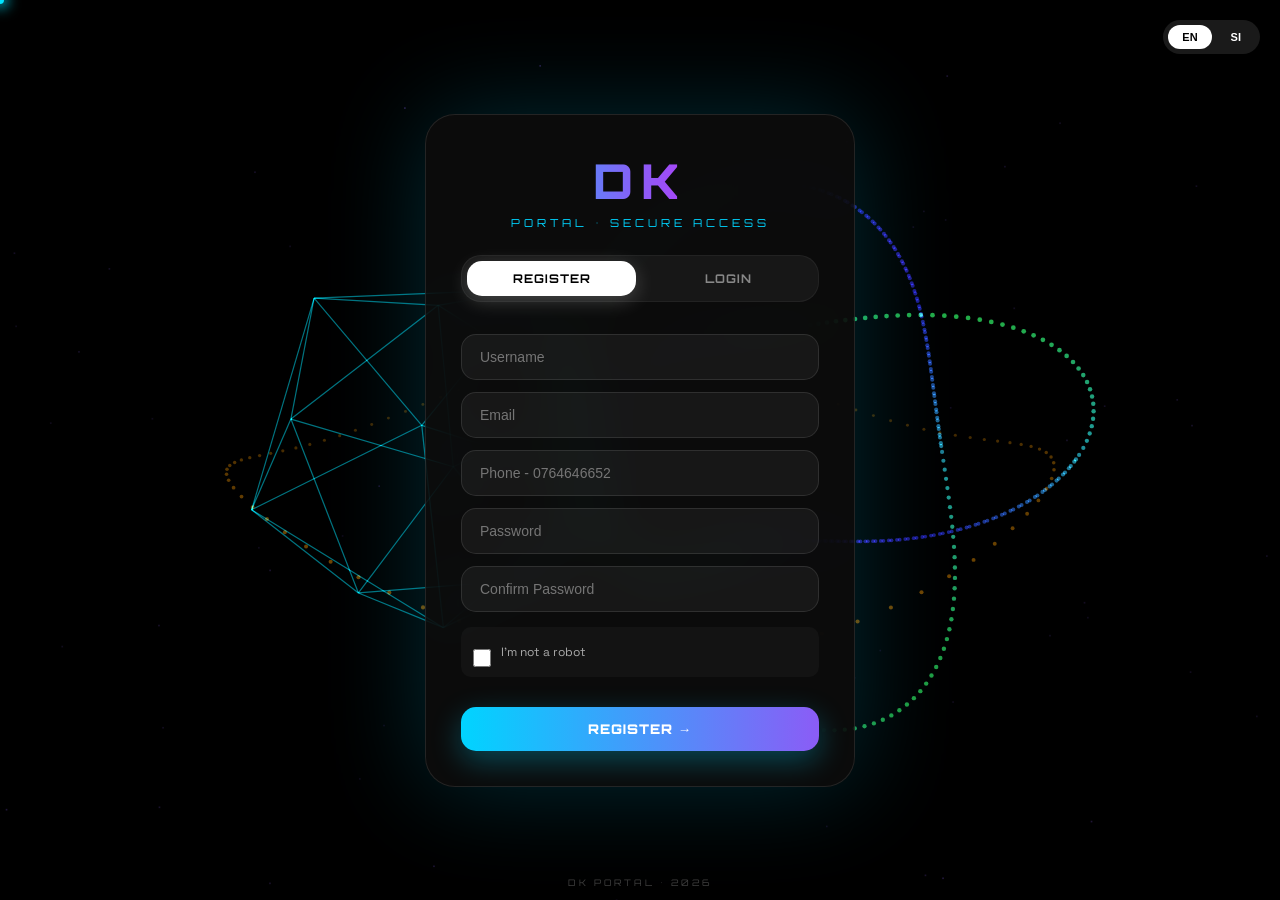
==== index.html @ f2815991 "Add files via upload" ====
<!DOCTYPE html>
<html lang="en">
<head>
<meta name="referrer" content="no-referrer">
<meta charset="UTF-8"><meta name="viewport" content="width=device-width,initial-scale=1">
<title>DK PORTAL - 3D LOGIN</title>
<link href="https://fonts.googleapis.com/css2?family=Orbitron:wght@700;900&family=Space+Grotesk:wght@400;700&display=swap" rel="stylesheet">

<style>
*{margin:0;padding:0;box-sizing:border-box}
body{background:#000;color:#fff;font-family:'Space Grotesk',sans-serif;overflow-x:hidden;min-height:100vh}
#bg{position:fixed;top:0;left:0;width:100%;height:100%;z-index:0}
.container{position:relative;z-index:2;display:flex;justify-content:center;align-items:center;min-height:100vh;padding:20px}
.card{width:430px;background:rgba(15,15,15,0.75);backdrop-filter:blur(25px);border:1px solid rgba(255,255,255,0.1);border-radius:30px;padding:35px;box-shadow:0 0 100px rgba(0,212,255,0.2);animation:float 4s ease-in-out infinite}
@keyframes float{0%,100%{transform:perspective(1000px) rotateY(-2deg) translateY(0)}50%{transform:perspective(1000px) rotateY(-2deg) translateY(-8px)}}
.logo{font-family:'Orbitron',sans-serif;font-size:48px;font-weight:900;letter-spacing:8px;background:linear-gradient(90deg,#00d4ff,#8b5cf6,#ff00ff);-webkit-background-clip:text;-webkit-text-fill-color:transparent;text-align:center}
.sub{color:#00d4ff;text-align:center;font-size:11px;letter-spacing:4px;margin:5px 0 25px;font-family:'Orbitron',sans-serif}
.tabs{display:flex;gap:8px;background:rgba(255,255,255,0.05);border-radius:20px;padding:5px;margin-bottom:20px;border:1px solid rgba(255,255,255,0.05)}
.tabs button{flex:1;padding:10px;border-radius:15px;border:none;background:transparent;color:#888;cursor:pointer;font-weight:700;font-family:'Orbitron',sans-serif;font-size:12px;letter-spacing:1px;transition:0.3s}
.tabs button.active{background:#fff;color:#000;box-shadow:0 5px 20px rgba(255,255,255,0.2)}
input{width:100%;padding:14px 18px;margin-top:12px;border-radius:15px;border:1px solid rgba(255,255,255,0.1);background:rgba(255,255,255,0.05);color:#fff;outline:none;transition:0.3s;font-size:14px}
input:focus{border-color:#00d4ff;box-shadow:0 0 20px rgba(0,212,255,0.3)}
.btn{width:100%;padding:14px;margin-top:15px;border-radius:15px;border:none;font-weight:900;letter-spacing:1px;cursor:pointer;transition:0.3s;font-family:'Orbitron',sans-serif}
.btn-primary{background:linear-gradient(90deg,#00d4ff,#8b5cf6);color:#fff;box-shadow:0 10px 30px rgba(0,212,255,0.3)}
.btn-primary:hover{transform:translateY(-2px);box-shadow:0 15px 40px rgba(0,212,255,0.5)}
.check{display:flex;align-items:center;gap:10px;margin:15px 0;font-size:12px;color:#aaa;background:rgba(255,255,255,0.03);padding:10px 12px;border-radius:10px}
.lang{position:fixed;top:20px;right:20px;z-index:10;display:flex;gap:5px;background:rgba(255,255,255,0.1);backdrop-filter:blur(10px);border-radius:20px;padding:5px}
.lang button{padding:6px 14px;border-radius:15px;border:none;background:transparent;color:#fff;cursor:pointer;font-size:11px;font-weight:700}.lang button.active{background:#fff;color:#000}
#otpBox{display:none;margin-top:15px;padding:20px;background:rgba(0,212,255,0.08);border:1px dashed rgba(0,212,255,0.5);border-radius:20px;animation:pop 0.5s}#otpBox.show{display:block}
@keyframes pop{0%{transform:scale(0.85);opacity:0}100%{transform:scale(1);opacity:1}}
.msg{margin-top:12px;padding:10px;border-radius:10px;font-size:12px;display:none;text-align:center}.msg.show{display:block}.ok{background:rgba(16,185,129,0.15);color:#10b981;border:1px solid rgba(16,185,129,0.3)}.bad{background:rgba(239,68,68,0.15);color:#ff6b6b;border:1px solid rgba(239,68,68,0.3)}
.footer{position:fixed;bottom:12px;left:0;width:100%;text-align:center;z-index:2;color:rgba(255,255,255,0.25);font-size:9px;letter-spacing:3px;font-family:'Orbitron',sans-serif}
.hidden{display:none!important}
</style>
</head>
<body>
<div id="bg"></div>
<div class="lang"><button class="active" onclick="setLang('en')" id="btnEn">EN</button><button onclick="setLang('si')" id="btnSi">SI</button></div>

<div class="container">
<div class="card">
<div class="logo">DK</div>
<div class="sub" id="tSub">PORTAL • SECURE ACCESS</div>

<div class="tabs">
<button id="tabReg" class="active" onclick="switchMode('reg')">REGISTER</button>
<button id="tabLog" onclick="switchMode('log')">LOGIN</button>
</div>

<!-- REGISTER FORM -->
<div id="regForm">
<input id="name" maxlength="60" autocomplete="username" placeholder="Username">
<input id="email" type="email" placeholder="Email">
<input id="phone" placeholder="Phone - 0764646652">
<input id="p1" autocomplete="new-password" type="password" placeholder="Password">
<input id="p2" autocomplete="new-password" type="password" placeholder="Confirm Password">
<input id="website" tabindex="-1" autocomplete="off" style="position:absolute;left:-9999px" aria-hidden="true">
<div class="check"><input type="checkbox" id="robotReg" style="width:18px;height:18px;accent-color:#00d4ff"><label for="robotReg" class="tRobot">I'm not a robot</label></div>
<button class="btn btn-primary" id="btnSend" onclick="doRegister()">REGISTER →</button>
</div>

<!-- LOGIN FORM - දෙවනි පාර Password එක විතරයි! -->
<div id="logForm" class="hidden">
<input id="logName" placeholder="Username / Email">
<input id="logPass" autocomplete="current-password" type="password" placeholder="Password">
<div class="check"><input type="checkbox" id="robotLog" style="width:18px;height:18px;accent-color:#00d4ff"><label for="robotLog" class="tRobot">I'm not a robot</label></div>
<button class="btn btn-primary" id="btnLogin" onclick="doLogin()">LOGIN →</button>
<p style="text-align:center;margin-top:12px;font-size:11px;color:#666"><a href="#" style="color:#00d4ff;text-decoration:none" onclick="switchMode('reg')" id="tForgot">No account? Register here</a></p>
</div>

<div class="msg" id="msg"></div>
</div>
</div>

<div class="footer">DK PORTAL • 2026</div>

<script src="auth.js"></script>
<script>
const tr={en:{fill:'Fill all fields!',passNo:'Passwords do not match!',weak:'Password: 8+ chars with a letter and a number.',user:'Username: 3-20 letters, numbers, _ only.',mail:'Invalid email.',tel:'Invalid phone (e.g. 0764646652).',exists:'Username or email already registered.',done:'Registered! Redirecting...',noUser:'User not found! Register first.',wrongPass:'Wrong username or password.',loginOk:'Login success!',lock:'Too many attempts. Try again in 5 minutes.',reg:'REGISTER →',login:'LOGIN →',robot:"I'm not a robot",robotNo:'Tick the robot check!',nc:'Open via https:// or localhost (crypto needed).'},
si:{fill:'සියල්ල පුරවන්න!',passNo:'මුරපද සමාන නැත!',weak:'මුරපදය: අකුරු+ඉලක්කම් සහිත 8+ ක්.',user:'නම: අකුරු/ඉලක්කම්/_ 3-20.',mail:'වැරදි Email.',tel:'වැරදි දුරකථන අංකය.',exists:'දැනටමත් ලියාපදිංචි වී ඇත.',done:'සාර්ථකයි! යොමු වෙමින්...',noUser:'User හමු නොවීය!',wrongPass:'නම හෝ මුරපදය වැරදියි.',loginOk:'ඇතුල් වුණා!',lock:'උත්සාහ වැඩියි. විනාඩි 5කින් නැවත උත්සාහ කරන්න.',reg:'ලියාපදිංචි →',login:'ඇතුල් වන්න →',robot:'මම Robot නෙවෙයි',robotNo:'Robot Tick කරන්න!',nc:'https:// හෝ localhost භාවිතා කරන්න.'}};
let lang='en';const $=id=>document.getElementById(id),msgEl=$('msg');
function show(t,k){msgEl.textContent=t;msgEl.className='msg show '+k}
function setLang(l){lang=l;$('btnEn').classList.toggle('active',l==='en');$('btnSi').classList.toggle('active',l==='si');$('btnSend').textContent=tr[l].reg;$('btnLogin').textContent=tr[l].login;document.querySelectorAll('.tRobot').forEach(e=>e.textContent=tr[l].robot)}
function switchMode(m){$('tabReg').classList.toggle('active',m==='reg');$('tabLog').classList.toggle('active',m==='log');$('regForm').classList.toggle('hidden',m!=='reg');$('logForm').classList.toggle('hidden',m!=='log');msgEl.className='msg'}
const users=()=>{try{return JSON.parse(localStorage.getItem('DK_USERS_V2')||'{}')}catch(e){return{}}};
async function doRegister(){
 if($('website').value)return;if(!$('robotReg').checked)return show(tr[lang].robotNo,'bad');if(!window.crypto||!crypto.subtle)return show(tr[lang].nc,'bad');
 const n=$('name').value.trim(),e=$('email').value.trim().toLowerCase(),ph=$('phone').value.trim().replace(/\s/g,''),p1=$('p1').value,p2=$('p2').value;
 if(!n||!e||!ph||!p1||!p2)return show(tr[lang].fill,'bad');
 if(!/^[^@\s]+@[^@\s]+\.[^@\s]+$/.test(e))return show(tr[lang].mail,'bad');
 if(!/^(0|\+94)7\d{8}$/.test(ph))return show(tr[lang].tel,'bad');
 if(p1!==p2)return show(tr[lang].passNo,'bad');
 if(p1.length<8||!/[A-Za-z]/.test(p1)||!/\d/.test(p1))return show(tr[lang].weak,'bad');
 const U=users();if(U['u_'+n.toLowerCase()]||Object.values(U).some(u=>u.email===e))return show(tr[lang].exists,'bad');
 const h=await DKAuth.hash(p1);U['u_'+n.toLowerCase()]={name:n,email:e,phone:ph,salt:h.salt,hash:h.hash};
 localStorage.setItem('DK_USERS_V2',JSON.stringify(U));DKAuth.login(n);show(tr[lang].done,'ok');setTimeout(()=>location.href='DK.html',900)}
async function doLogin(){
 const u=$('logName').value.trim().toLowerCase(),p=$('logPass').value;
 if(!u||!p)return show(tr[lang].fill,'bad');if(!$('robotLog').checked)return show(tr[lang].robotNo,'bad');if(!window.crypto||!crypto.subtle)return show(tr[lang].nc,'bad');
 let L=JSON.parse(sessionStorage.getItem('DK_LOCK')||'{"n":0,"t":0}');
 if(L.n>=5&&Date.now()-L.t<300000)return show(tr[lang].lock,'bad');
 const U=users(),rec=U['u_'+u]||Object.values(U).find(x=>x.email===u);if(!rec)return show(tr[lang].noUser,'bad');
 const h=await DKAuth.hash(p,rec.salt);
 if(h.hash!==rec.hash){sessionStorage.setItem('DK_LOCK',JSON.stringify({n:L.n+1,t:Date.now()}));return show(tr[lang].wrongPass,'bad')}
 sessionStorage.removeItem('DK_LOCK');DKAuth.login(rec.name);show(tr[lang].loginOk,'ok');setTimeout(()=>location.href='DK.html',700)}
if(DKAuth.session())location.replace('DK.html');
document.addEventListener('keydown',e=>{if(e.key==='Enter'){$('logForm').classList.contains('hidden')?doRegister():doLogin()}});
</script>
<script src="fx.js"></script><script src="dk3d.js"></script>
</body>

</html>
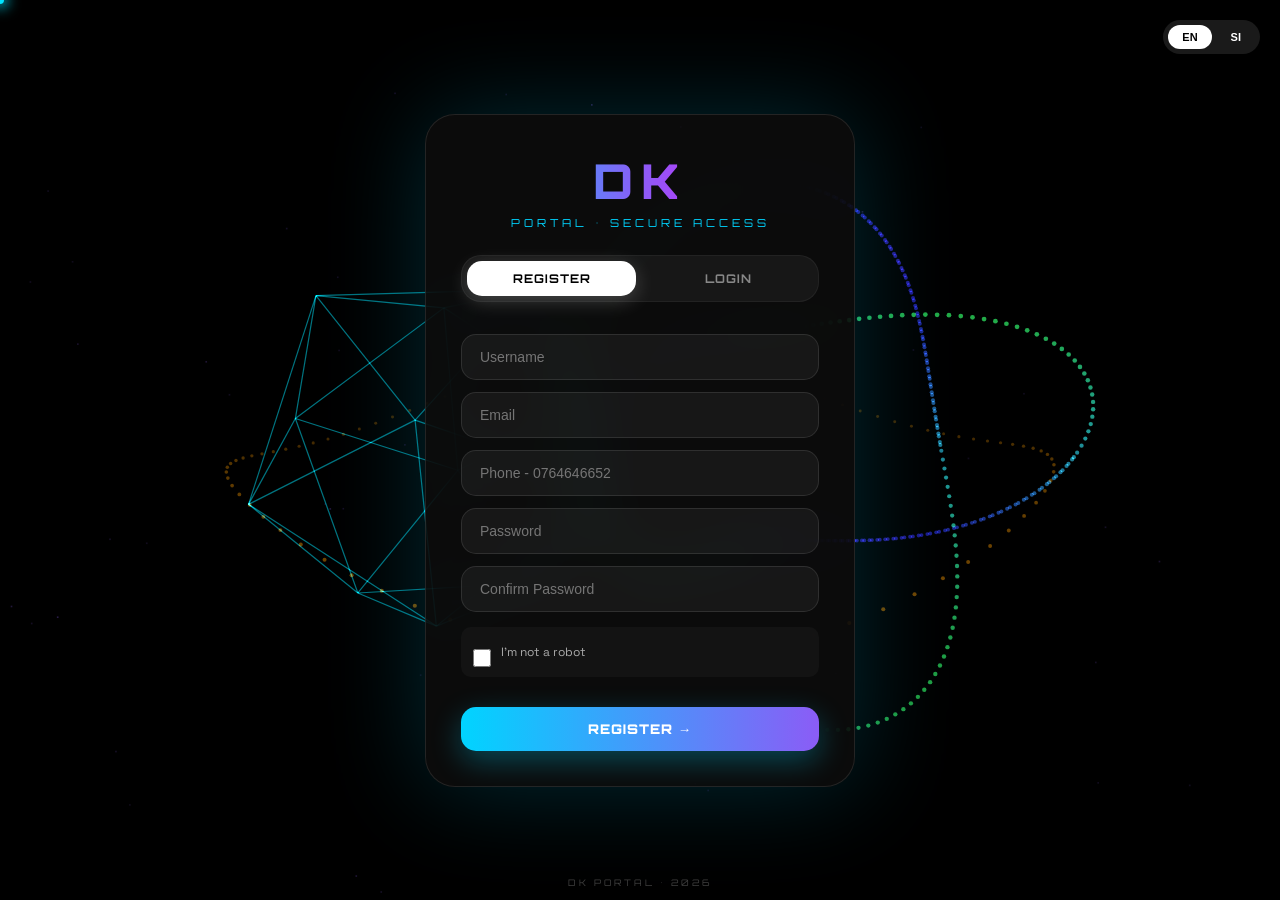
==== commit d1971b5d: "Update index.html" ====
--- a/index.html
+++ b/index.html
@@ -3,7 +3,7 @@
 <head>
 <meta name="referrer" content="no-referrer">
 <meta charset="UTF-8"><meta name="viewport" content="width=device-width,initial-scale=1">
-<title>DK PORTAL - 3D LOGIN</title>
+<title>DK PORTAL</title>
 <link href="https://fonts.googleapis.com/css2?family=Orbitron:wght@700;900&family=Space+Grotesk:wght@400;700&display=swap" rel="stylesheet">
 
 <style>
@@ -109,4 +109,4 @@
 <script src="fx.js"></script><script src="dk3d.js"></script>
 </body>
 
-</html>+</html>
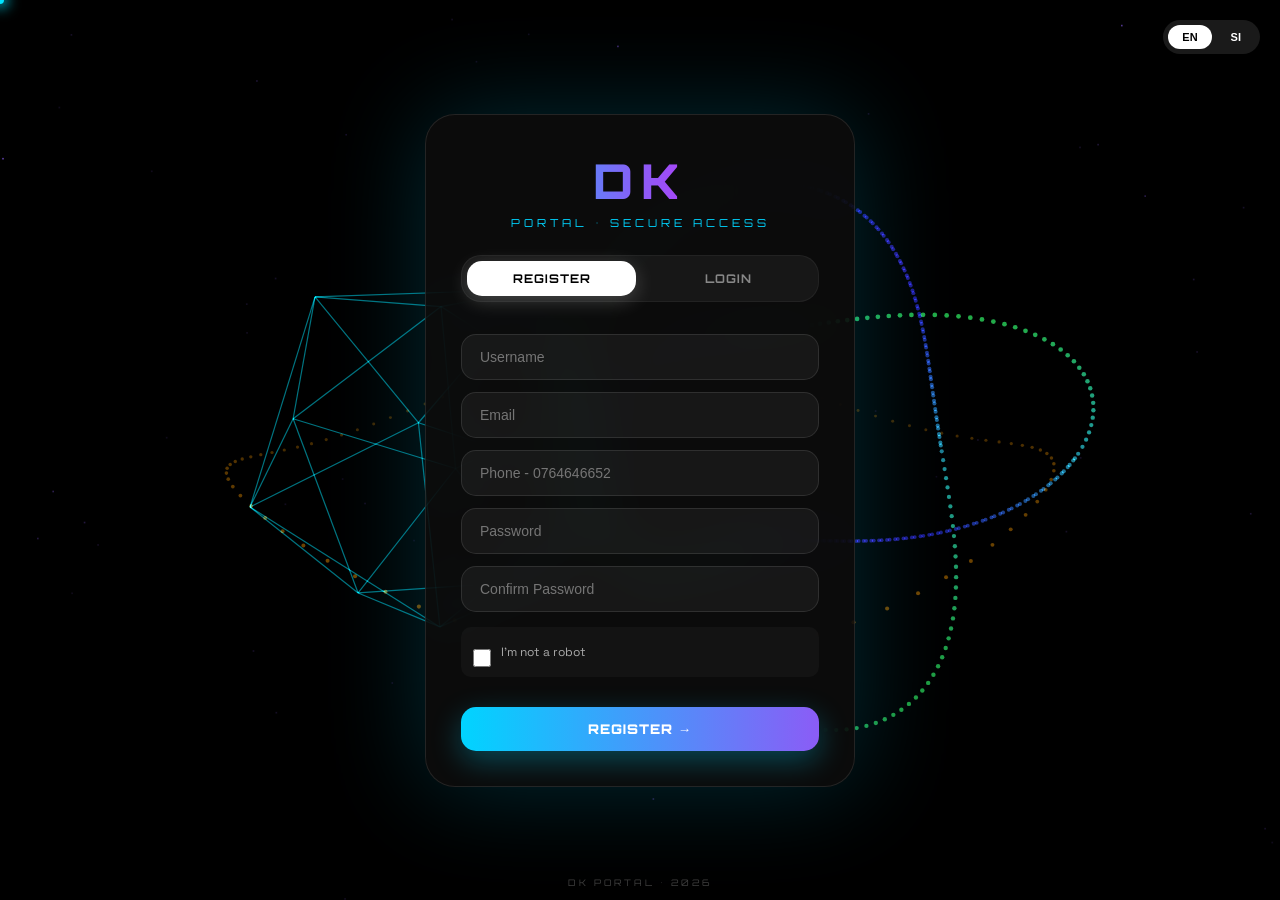
==== commit 92ced323: "Add files via upload" ====
--- a/index.html
+++ b/index.html
@@ -109,4 +109,4 @@
 <script src="fx.js"></script><script src="dk3d.js"></script>
 </body>
 
-</html>
+</html>
